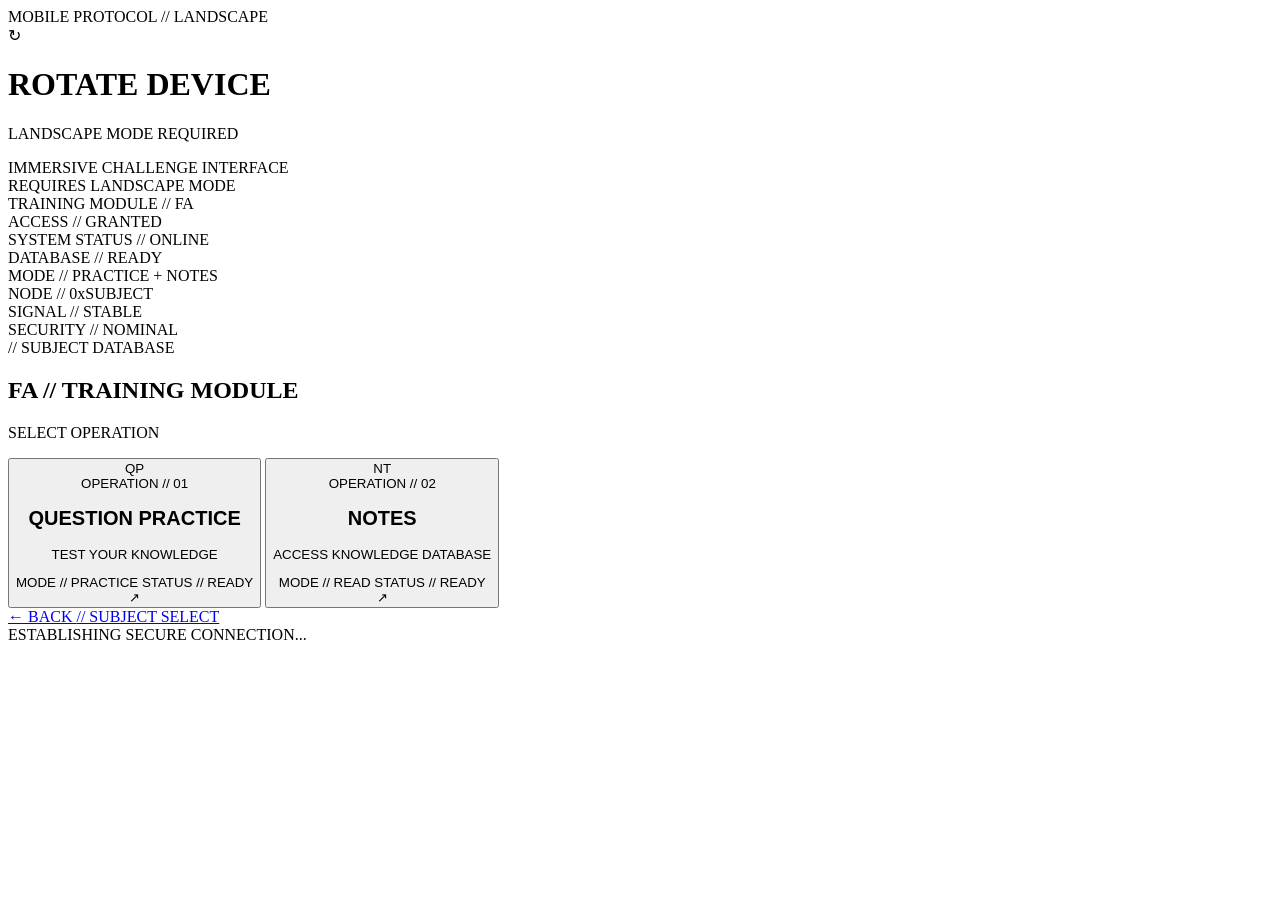
==== fa.html @ 82363553 "Add files via upload" ====
<!doctype html>
<html lang="en">
<head>
  <meta charset="utf-8">
  <meta name="viewport" content="width=device-width, initial-scale=1, viewport-fit=cover">
  <meta name="theme-color" content="#05070c">
  <title>CYBER//CHALLENGE — FA // Training Module</title>
  <link rel="preconnect" href="https://fonts.googleapis.com">
  <link rel="preconnect" href="https://fonts.gstatic.com" crossorigin>
  <link href="https://fonts.googleapis.com/css2?family=Orbitron:wght@500;600;700;800;900&family=Rajdhani:wght@500;600;700&family=Share+Tech+Mono&display=swap" rel="stylesheet">
  <link rel="stylesheet" href="assets/css/cyberpunk.css">
</head>
<body class="app-shell">
  <div id="orientation-layer" class="orientation-layer" aria-hidden="true">
    <div class="orientation-card">
      <div class="hud-label">MOBILE PROTOCOL // LANDSCAPE</div>
      <div class="device-glyph" aria-hidden="true"><div class="device-body"><div class="device-screen"></div></div><div class="rotate-arrow">↻</div></div>
      <h1 data-glitch="ROTATE DEVICE">ROTATE DEVICE</h1>
      <p>LANDSCAPE MODE REQUIRED</p>
      <span>IMMERSIVE CHALLENGE INTERFACE<br>REQUIRES LANDSCAPE MODE</span>
    </div>
  </div>

  <div class="cyber-backdrop"></div><div class="scanlines"></div><div class="noise-layer"></div>
  <div class="hud-deco deco-top-left">TRAINING MODULE // FA<br><span>ACCESS // GRANTED</span></div>
  <div class="hud-deco deco-top-right">SYSTEM STATUS // ONLINE<br><span>DATABASE // READY</span></div>
  <div class="hud-deco deco-bottom-left">MODE // PRACTICE + NOTES<br><span>NODE // 0xSUBJECT</span></div>
  <div class="hud-deco deco-bottom-right">SIGNAL // STABLE<br><span>SECURITY // NOMINAL</span></div>

  <main class="screen page-screen">
    <section class="content-wrap narrow">
      <header class="page-heading">
        <div class="panel-kicker">// SUBJECT DATABASE</div>
        <h1 id="subject-title" class="glitch-title lg" data-glitch="FA // TRAINING MODULE">FA // TRAINING MODULE</h1>
        <p>SELECT OPERATION</p>
      </header>

      <section class="resource-grid">
        <button class="resource-card interactive-panel" data-resource="practice" type="button">
          <div class="resource-icon">QP</div>
          <div>
            <span class="resource-label">OPERATION // 01</span>
            <h2>QUESTION PRACTICE</h2>
            <p>TEST YOUR KNOWLEDGE</p>
            <div class="resource-meta">MODE // PRACTICE <span>STATUS // READY</span></div>
          </div>
          <span class="resource-arrow">↗</span>
        </button>

        <button class="resource-card interactive-panel" data-resource="notes" type="button">
          <div class="resource-icon">NT</div>
          <div>
            <span class="resource-label">OPERATION // 02</span>
            <h2>NOTES</h2>
            <p>ACCESS KNOWLEDGE DATABASE</p>
            <div class="resource-meta">MODE // READ <span>STATUS // READY</span></div>
          </div>
          <span class="resource-arrow">↗</span>
        </button>
      </section>

      <div class="page-actions">
        <a href="selection.html" class="hud-link">← BACK <span>// SUBJECT SELECT</span></a>
      </div>
    </section>
  </main>

  <div id="resource-transition" class="transition-overlay" aria-hidden="true">
    <div class="transition-lines"></div>
    <div id="resource-transition-text" class="transition-text">ESTABLISHING SECURE CONNECTION...</div>
  </div>

  <script>
    window.CURRENT_SUBJECT = "FA";
  </script>
  <script src="assets/js/effects.js"></script>
  <script src="assets/js/config.js"></script>
  <script src="assets/js/page.js"></script>
</body>
</html>
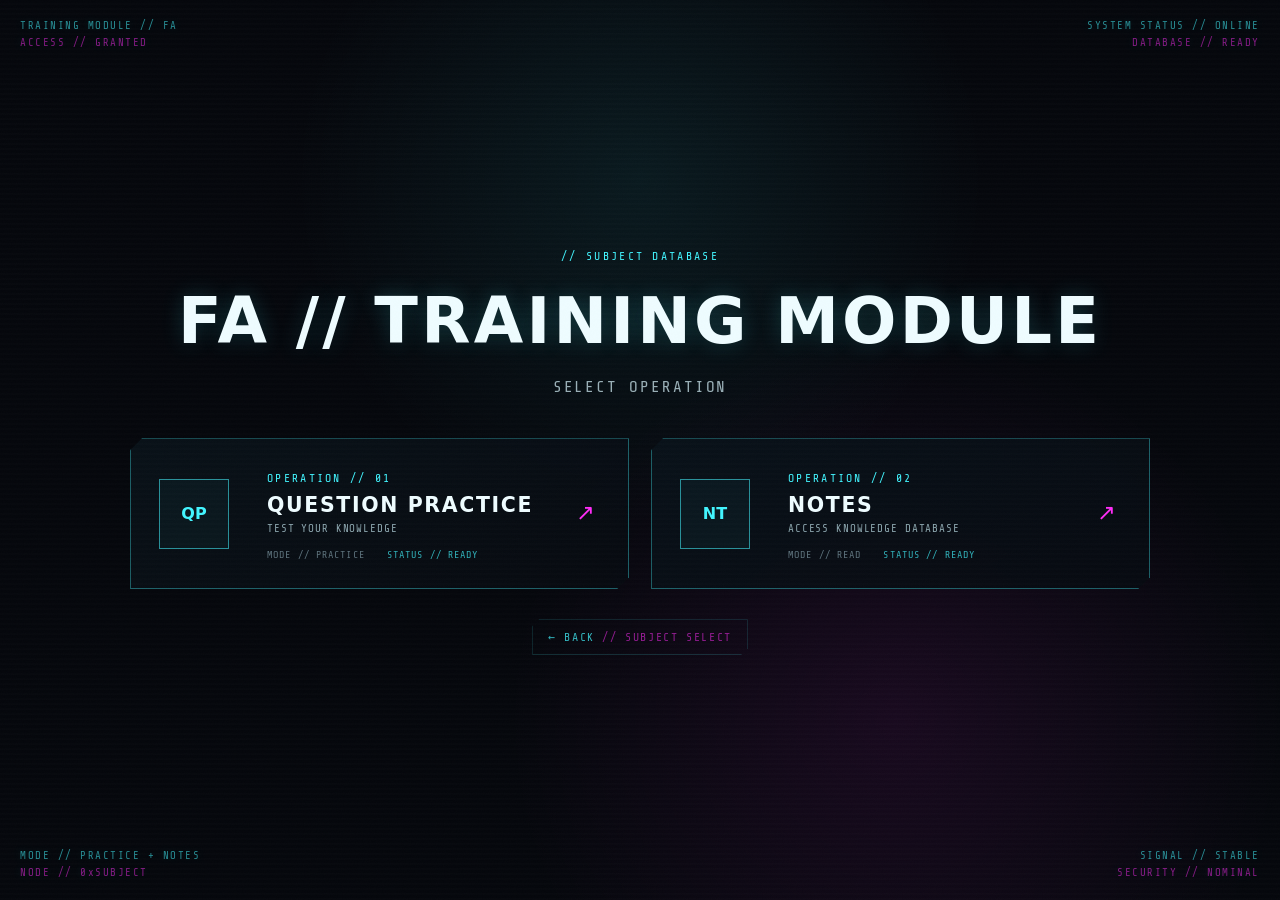
==== commit 1099dc6d: "Add files via upload" ====
--- a/fa.html
+++ b/fa.html
@@ -8,7 +8,7 @@
   <link rel="preconnect" href="https://fonts.googleapis.com">
   <link rel="preconnect" href="https://fonts.gstatic.com" crossorigin>
   <link href="https://fonts.googleapis.com/css2?family=Orbitron:wght@500;600;700;800;900&family=Rajdhani:wght@500;600;700&family=Share+Tech+Mono&display=swap" rel="stylesheet">
-  <link rel="stylesheet" href="assets/css/cyberpunk.css">
+  <link rel="stylesheet" href="cyberpunk.css">
 </head>
 <body class="app-shell">
   <div id="orientation-layer" class="orientation-layer" aria-hidden="true">
@@ -73,8 +73,8 @@
   <script>
     window.CURRENT_SUBJECT = "FA";
   </script>
-  <script src="assets/js/effects.js"></script>
-  <script src="assets/js/config.js"></script>
-  <script src="assets/js/page.js"></script>
+  <script src="effects.js"></script>
+  <script src="config.js"></script>
+  <script src="page.js"></script>
 </body>
 </html>
--- a/cyberpunk.css
+++ b/cyberpunk.css
@@ -0,0 +1,182 @@
+:root{
+  --bg:#05070c;
+  --panel:#080c14;
+  --cyan:#42f5ff;
+  --cyan-dim:#1bb8c7;
+  --magenta:#ff2cf7;
+  --magenta-dim:#9b1e9b;
+  --white:#eefcff;
+  --muted:#7e9aa5;
+  --grid:rgba(66,245,255,.11);
+  --border:rgba(66,245,255,.52);
+  --danger:#ff1738;
+  --red-dark:#25060b;
+  --mono:"Share Tech Mono",ui-monospace,monospace;
+  --display:"Orbitron",system-ui,sans-serif;
+  --body:"Rajdhani",system-ui,sans-serif;
+}
+*{box-sizing:border-box}
+html,body{margin:0;min-height:100%;background:var(--bg);color:var(--white)}
+body{font-family:var(--body);overflow-x:hidden}
+a{color:inherit;text-decoration:none}
+button{font:inherit}
+button,a{outline-offset:5px}
+button:focus-visible,a:focus-visible{outline:1px solid var(--cyan);box-shadow:0 0 0 3px rgba(66,245,255,.13)}
+.app-shell{min-height:100svh;background:
+ radial-gradient(circle at 50% 20%, rgba(66,245,255,.08), transparent 36%),
+ radial-gradient(circle at 70% 80%, rgba(255,44,247,.08), transparent 34%),
+ #05070c}
+.screen{position:relative;min-height:100svh;width:100%;isolation:isolate}
+.hidden{display:none!important}
+.cyber-backdrop,.game-red-bg{position:fixed;inset:0;z-index:-3;overflow:hidden;background:
+ linear-gradient(rgba(66,245,255,.035) 1px,transparent 1px),
+ linear-gradient(90deg,rgba(66,245,255,.035) 1px,transparent 1px),
+ radial-gradient(circle at center, transparent 0 44%, rgba(0,0,0,.45) 100%);
+ background-size:44px 44px,44px 44px,100% 100%;
+ transform:perspective(900px) rotateX(2deg) scale(1.04);
+ animation:grid-drift 18s linear infinite}
+.cyber-backdrop:before{content:"";position:absolute;inset:-30%;
+ background:
+  radial-gradient(circle at 25% 30%, rgba(66,245,255,.14) 0 1px,transparent 2px),
+  radial-gradient(circle at 70% 60%, rgba(255,44,247,.1) 0 1px,transparent 2px);
+ background-size:90px 90px,110px 110px;
+ animation:particle-drift 20s linear infinite;
+ opacity:.55}
+.game-red-bg{background:
+ linear-gradient(rgba(255,23,56,.055) 1px,transparent 1px),
+ linear-gradient(90deg,rgba(255,23,56,.055) 1px,transparent 1px),
+ radial-gradient(circle at 50% 50%,rgba(132,10,30,.18),transparent 55%),
+ #070204;
+ background-size:46px 46px,46px 46px,100% 100%}
+.scanlines{position:fixed;inset:0;z-index:30;pointer-events:none;background:repeating-linear-gradient(to bottom,transparent 0 3px,rgba(255,255,255,.035) 4px,transparent 5px);mix-blend-mode:screen;opacity:.42}
+.noise-layer{position:fixed;inset:-50%;z-index:31;pointer-events:none;background-image:url("data:image/svg+xml,%3Csvg xmlns='http://www.w3.org/2000/svg' width='140' height='140' viewBox='0 0 140 140'%3E%3Cfilter id='n'%3E%3CfeTurbulence type='fractalNoise' baseFrequency='.85' numOctaves='2' stitchTiles='stitch'/%3E%3C/filter%3E%3Crect width='100%25' height='100%25' filter='url(%23n)' opacity='.16'/%3E%3C/svg%3E");opacity:.11;animation:noise-shift .22s steps(2) infinite}
+.hud-deco{position:fixed;z-index:12;font-family:var(--mono);font-size:.67rem;letter-spacing:.14em;line-height:1.6;color:rgba(66,245,255,.55);text-shadow:0 0 10px rgba(66,245,255,.15);pointer-events:none}
+.hud-deco span{color:rgba(255,44,247,.5)}
+.deco-top-left{top:18px;left:20px}
+.deco-top-right{top:18px;right:20px;text-align:right}
+.deco-bottom-left{bottom:18px;left:20px}
+.deco-bottom-right{bottom:18px;right:20px;text-align:right}
+.hud-frame{position:relative;border:1px solid rgba(66,245,255,.35);box-shadow:0 0 0 1px rgba(255,44,247,.05) inset,0 0 60px rgba(66,245,255,.05),0 0 0 14px rgba(66,245,255,.012);clip-path:polygon(0 18px,18px 0,calc(100% - 18px) 0,100% 18px,100% calc(100% - 18px),calc(100% - 18px) 100%,18px 100%,0 calc(100% - 18px))}
+.hud-frame:before,.hud-frame:after{content:"";position:absolute;pointer-events:none}
+.hud-frame:before{left:18px;right:18px;top:-1px;height:1px;background:linear-gradient(90deg,transparent,var(--cyan),transparent);opacity:.6}
+.hud-frame:after{inset:10px;border:1px solid rgba(66,245,255,.05)}
+.content-wrap{width:min(1180px,calc(100% - 48px));margin:auto;padding:clamp(90px,9vw,130px) 0 110px}
+.content-wrap.narrow{width:min(1020px,calc(100% - 48px))}
+.page-screen{display:flex;align-items:center;justify-content:center}
+.hero-panel{width:min(1080px,calc(100% - 48px));margin:auto;padding:clamp(30px,5vw,78px);text-align:center;background:linear-gradient(180deg,rgba(10,17,25,.82),rgba(5,7,12,.66));backdrop-filter:blur(6px)}
+.panel-kicker,.hud-label,.resource-label{font-family:var(--mono);font-size:.72rem;letter-spacing:.2em;color:var(--cyan);text-transform:uppercase}
+.glitch-title{position:relative;margin:.4em 0;font-family:var(--display);font-weight:800;letter-spacing:.05em;text-transform:uppercase;text-shadow:0 0 22px rgba(66,245,255,.18)}
+.glitch-title.xl{font-size:clamp(2.2rem,6.6vw,6.9rem);line-height:.98;max-width:1000px;margin-inline:auto}
+.glitch-title.lg{font-size:clamp(2.25rem,5vw,5.1rem);line-height:1}
+.glitch-title::before,.glitch-title::after,.gameover-you::before,.gameover-you::after,.gameover-big::before,.gameover-big::after{content:attr(data-glitch);position:absolute;inset:0;pointer-events:none;opacity:0}
+.glitch-title::before,.gameover-you::before{color:var(--magenta);transform:translate(2px,-1px);clip-path:inset(10% 0 56% 0)}
+.glitch-title::after,.gameover-big::after{color:var(--cyan);transform:translate(-2px,1px);clip-path:inset(54% 0 9% 0)}
+.glitch-pulse{animation:glitch-pulse .22s steps(2) 2}
+.glitch-pulse::before{opacity:.85;animation:glitch-cut .13s steps(2) infinite}
+.glitch-pulse::after{opacity:.8;animation:glitch-cut 0.17s reverse steps(2) infinite}
+.hero-sub,.page-heading p{font-family:var(--mono);letter-spacing:.12em;color:#9ab0b7}
+.signal-line{width:min(520px,70%);height:1px;margin:30px auto;background:linear-gradient(90deg,transparent,var(--cyan) 22%,var(--magenta) 72%,transparent);box-shadow:0 0 14px rgba(66,245,255,.45)}
+.major-actions{display:grid;grid-template-columns:repeat(2,minmax(0,260px));justify-content:center;gap:18px;margin-top:28px}
+.cyber-btn{position:relative;display:flex;flex-direction:column;justify-content:center;align-items:center;gap:6px;min-height:110px;padding:18px 24px;border:1px solid var(--border);color:var(--white);background:linear-gradient(180deg,rgba(17,31,41,.9),rgba(8,12,18,.95));cursor:pointer;text-transform:uppercase;clip-path:polygon(10px 0,100% 0,100% calc(100% - 10px),calc(100% - 10px) 100%,0 100%,0 10px);box-shadow:0 0 0 1px rgba(255,44,247,.04) inset,0 0 22px rgba(66,245,255,.06);transition:transform .15s ease,border-color .15s ease,box-shadow .15s ease}
+.cyber-btn:hover{transform:translateY(-3px) skewX(-.5deg);border-color:var(--cyan);box-shadow:0 0 28px rgba(66,245,255,.16),0 0 55px rgba(255,44,247,.06);background:linear-gradient(180deg,rgba(17,42,53,.95),rgba(7,11,17,.98))}
+.primary-btn:hover{border-color:var(--magenta)}
+.danger-edge{border-color:rgba(255,23,56,.6)}
+.danger-edge:hover{border-color:var(--danger);box-shadow:0 0 26px rgba(255,23,56,.18)}
+.btn-id,.btn-meta{font-family:var(--mono);font-size:.66rem;letter-spacing:.15em;color:var(--muted)}
+.btn-main{font-family:var(--display);font-weight:800;font-size:1.35rem;letter-spacing:.12em}
+.status-strip{display:flex;justify-content:center;gap:28px;flex-wrap:wrap;margin-top:26px;font-family:var(--mono);font-size:.62rem;color:rgba(126,154,165,.72);letter-spacing:.14em}
+.page-heading{text-align:center;margin-bottom:42px}
+.page-heading p{margin:.8rem 0 0}
+.subject-grid{display:grid;grid-template-columns:repeat(3,1fr);gap:20px}
+.subject-card{position:relative;min-height:360px;padding:26px;background:linear-gradient(160deg,rgba(10,20,28,.94),rgba(7,10,15,.95));border:1px solid rgba(66,245,255,.4);display:flex;flex-direction:column;justify-content:space-between;overflow:hidden;clip-path:polygon(0 18px,18px 0,100% 0,100% calc(100% - 18px),calc(100% - 18px) 100%,0 100%);transition:transform .18s ease,border-color .18s ease,box-shadow .18s ease}
+.subject-card:before{content:"";position:absolute;inset:7px;border:1px solid rgba(66,245,255,.07);pointer-events:none}
+.subject-card:hover{transform:translateY(-7px) rotateX(1deg) rotateY(-1deg);border-color:var(--magenta);box-shadow:0 20px 60px rgba(0,0,0,.4),0 0 40px rgba(255,44,247,.09),inset 0 0 36px rgba(66,245,255,.035)}
+.subject-top,.subject-bottom{display:flex;justify-content:space-between;font-family:var(--mono);font-size:.65rem;letter-spacing:.13em;color:rgba(66,245,255,.62)}
+.subject-bottom{color:rgba(126,154,165,.8)}
+.subject-code{font-family:var(--display);font-size:clamp(4.5rem,8vw,8rem);font-weight:900;letter-spacing:.06em;color:var(--white);text-shadow:4px 0 var(--magenta),-4px 0 var(--cyan);transform:skewX(-5deg)}
+.card-scan{position:absolute;left:0;right:0;top:-20%;height:20%;background:linear-gradient(180deg,transparent,rgba(66,245,255,.12),transparent);animation:card-scan 4s linear infinite}
+.page-actions{display:flex;justify-content:center;margin-top:30px}
+.hud-link{font-family:var(--mono);font-size:.72rem;letter-spacing:.14em;color:rgba(66,245,255,.74);padding:10px 15px;border:1px solid rgba(66,245,255,.15);clip-path:polygon(7px 0,100% 0,100% calc(100% - 7px),calc(100% - 7px) 100%,0 100%,0 7px)}
+.hud-link:hover{border-color:var(--cyan);color:var(--white)}
+.hud-link span{color:rgba(255,44,247,.55)}
+.resource-grid{display:grid;grid-template-columns:repeat(2,1fr);gap:22px}
+.resource-card{position:relative;display:grid;grid-template-columns:88px 1fr 24px;align-items:center;gap:20px;text-align:left;padding:28px;background:linear-gradient(160deg,rgba(9,18,25,.96),rgba(7,10,16,.97));border:1px solid rgba(66,245,255,.35);color:inherit;cursor:pointer;clip-path:polygon(12px 0,100% 0,100% calc(100% - 12px),calc(100% - 12px) 100%,0 100%,0 12px);transition:transform .16s ease,border-color .16s ease,box-shadow .16s ease}
+.resource-card:hover{transform:translateY(-5px) translateX(2px);border-color:var(--magenta);box-shadow:0 16px 40px rgba(0,0,0,.42),0 0 35px rgba(66,245,255,.08)}
+.resource-icon{width:70px;height:70px;display:grid;place-items:center;border:1px solid rgba(66,245,255,.55);font-family:var(--display);font-weight:800;color:var(--cyan);background:rgba(66,245,255,.035)}
+.resource-card h2{font-family:var(--display);font-size:1.28rem;letter-spacing:.08em;margin:.3rem 0}
+.resource-card p{margin:.1rem 0 .9rem;font-family:var(--mono);font-size:.68rem;color:#8ba5ad;letter-spacing:.08em}
+.resource-meta{font-family:var(--mono);font-size:.63rem;letter-spacing:.11em;color:rgba(126,154,165,.72)}
+.resource-meta span{margin-left:16px;color:rgba(66,245,255,.7)}
+.resource-arrow{font-size:1.4rem;color:var(--magenta)}
+.transition-overlay{position:fixed;inset:0;z-index:100;background:rgba(2,4,8,.96);display:grid;place-items:center;opacity:0;visibility:hidden;pointer-events:none}
+.transition-overlay.active{opacity:1;visibility:visible;animation:transition-in .24s steps(2),transition-out .42s .66s forwards}
+.transition-text{font-family:var(--mono);font-size:clamp(.9rem,2vw,1.3rem);letter-spacing:.22em;color:var(--cyan);text-align:center;text-transform:uppercase;text-shadow:0 0 18px currentColor}
+.transition-lines{position:absolute;inset:0;background:repeating-linear-gradient(0deg,transparent 0 7px,rgba(66,245,255,.08) 8px 9px);mix-blend-mode:screen;animation:lines-sweep .55s linear infinite}
+.boot-screen{display:grid;place-items:center;background:#010204}
+.matrix-canvas{position:absolute;inset:0;width:100%;height:100%;opacity:.27}
+.boot-console{width:min(900px,calc(100% - 40px));padding:28px 30px;background:rgba(1,5,9,.74);backdrop-filter:blur(4px)}
+.boot-topline{display:flex;justify-content:space-between;font:12px var(--mono);letter-spacing:.16em;color:var(--cyan);padding-bottom:18px;border-bottom:1px solid rgba(66,245,255,.12)}
+.boot-log{min-height:350px;padding:20px 0;display:flex;flex-direction:column;justify-content:flex-end;gap:9px;font:14px/1.55 var(--mono);color:#a6dfe4}
+.boot-log .ok{color:var(--cyan)}
+.boot-log .warn{color:var(--magenta)}
+.boot-progress-wrap{margin-top:12px}
+.progress-track{height:9px;border:1px solid rgba(66,245,255,.22);padding:2px}
+.progress-bar{height:100%;width:0;background:linear-gradient(90deg,var(--cyan),var(--magenta));box-shadow:0 0 18px rgba(66,245,255,.28);transition:width .1s linear}
+.progress-readout{display:flex;justify-content:space-between;margin-top:7px;font:11px var(--mono);color:rgba(126,154,165,.8)}
+.boot-status{margin-top:22px;font:14px var(--mono);letter-spacing:.1em;color:var(--cyan)}
+.boot-grid{height:90px;margin-top:18px;background:
+ linear-gradient(rgba(66,245,255,.12) 1px,transparent 1px),
+ linear-gradient(90deg,rgba(66,245,255,.12) 1px,transparent 1px);
+background-size:22px 22px;mask-image:linear-gradient(to bottom,transparent,#000 25%,#000 70%,transparent)}
+.orientation-layer{display:none;position:fixed;inset:0;z-index:200;background:#04060b;align-items:center;justify-content:center;padding:24px}
+.orientation-layer.active{display:flex}
+.orientation-card{width:min(650px,90vw);text-align:center;border:1px solid rgba(66,245,255,.35);padding:34px;position:relative;clip-path:polygon(14px 0,100% 0,100% calc(100% - 14px),calc(100% - 14px) 100%,0 100%,0 14px);background:linear-gradient(180deg,rgba(8,18,25,.92),rgba(4,7,11,.98));box-shadow:0 0 70px rgba(66,245,255,.06)}
+.orientation-card h1{font:800 clamp(2rem,8vw,4.4rem) var(--display);margin:.7rem 0 .2rem;text-shadow:3px 0 var(--magenta),-3px 0 var(--cyan)}
+.orientation-card p{font:700 1rem var(--mono);letter-spacing:.18em;color:var(--cyan)}
+.orientation-card>span{font:11px/1.6 var(--mono);color:#819aa2}
+.device-glyph{height:140px;display:grid;place-items:center;position:relative}
+.device-body{width:74px;height:124px;border:2px solid var(--cyan);border-radius:12px;box-shadow:0 0 22px rgba(66,245,255,.18);animation:device-rotate 2.3s ease-in-out infinite}
+.device-screen{margin:10px;width:calc(100% - 20px);height:calc(100% - 20px);border:1px solid rgba(255,44,247,.4);background:repeating-linear-gradient(0deg,rgba(66,245,255,.08) 0 1px,transparent 1px 4px)}
+.rotate-arrow{position:absolute;font-size:4rem;color:var(--magenta);animation:arrow-spin 2.3s ease-in-out infinite}
+.gameover-panel{width:min(1000px,calc(100% - 48px));padding:clamp(32px,6vw,74px);text-align:center;background:rgba(20,2,6,.74);backdrop-filter:blur(5px);border-color:rgba(255,23,56,.38);box-shadow:0 0 60px rgba(255,23,56,.06)}
+.gameover-you{position:relative;font:800 clamp(2.6rem,7vw,7rem)/1 var(--display);margin:.2em 0;color:#ffced6;text-shadow:3px 0 #8d0019,-3px 0 #ff7a8e}
+.gameover-big{position:relative;font:900 clamp(4rem,12vw,11rem)/.88 var(--display);margin:.05em 0 .24em;color:#fff2f4;letter-spacing:.03em;text-shadow:8px 0 #770014,-8px 0 #ff1e45}
+.gameover-big::before{color:#ff1e45;opacity:.7;transform:translate(5px,-2px);clip-path:inset(35% 0 48% 0)}
+.gameover-you::after{color:#7e0018;opacity:.7;transform:translate(-4px,2px);clip-path:inset(12% 0 64% 0)}
+.failure-copy{font:13px var(--mono);letter-spacing:.2em;color:#ff7384}
+.failure-stack{display:flex;justify-content:center;gap:18px;flex-wrap:wrap;font:12px var(--mono);color:#ff667a;letter-spacing:.14em;margin:18px 0 28px}
+.restart-btn{width:min(280px,100%);margin-inline:auto}
+.game-over-mode{background:#060103}
+@keyframes grid-drift{to{background-position:44px 22px,44px 22px,0 0}}
+@keyframes particle-drift{to{transform:translate3d(4%,2%,0)}}
+@keyframes noise-shift{to{transform:translate(2%,1%)}}
+@keyframes card-scan{0%{top:-20%}100%{top:120%}}
+@keyframes glitch-pulse{0%,100%{transform:translate(0)}35%{transform:translate(-2px,1px)}70%{transform:translate(2px,-1px)}}
+@keyframes glitch-cut{0%{clip-path:inset(0 0 78% 0)}30%{clip-path:inset(21% 0 43% 0)}60%{clip-path:inset(69% 0 10% 0)}100%{clip-path:inset(44% 0 33% 0)}}
+@keyframes lines-sweep{from{transform:translateY(-12px)}to{transform:translateY(12px)}}
+@keyframes transition-in{from{transform:scaleX(0);opacity:.2}to{transform:scaleX(1);opacity:1}}
+@keyframes transition-out{to{opacity:0;visibility:hidden}}
+@keyframes device-rotate{0%,38%{transform:rotate(0)}54%,100%{transform:rotate(90deg)}}
+@keyframes arrow-spin{0%,38%{transform:rotate(-35deg) scale(.9)}54%,100%{transform:rotate(20deg) scale(1.05)}}
+@media (max-width:900px){
+  .subject-grid{grid-template-columns:1fr}
+  .subject-card{min-height:230px}
+  .subject-code{font-size:clamp(4rem,14vw,6.5rem)}
+  .resource-grid{grid-template-columns:1fr}
+  .hero-panel{padding:34px 22px}
+}
+@media (max-width:680px){
+  .major-actions{grid-template-columns:1fr;max-width:310px;margin-inline:auto}
+  .hud-deco{font-size:.54rem}
+  .deco-bottom-left,.deco-bottom-right{display:none}
+  .content-wrap{width:min(100% - 28px,1180px);padding-top:84px}
+  .content-wrap.narrow{width:min(100% - 28px,1020px)}
+  .resource-card{grid-template-columns:66px 1fr 18px;padding:20px;gap:13px}
+  .resource-icon{width:54px;height:54px;font-size:.82rem}
+  .resource-card h2{font-size:1rem}
+  .status-strip{gap:12px;font-size:.54rem}
+}
+@media (prefers-reduced-motion:reduce){
+  *,*::before,*::after{animation-duration:.001ms!important;animation-iteration-count:1!important;scroll-behavior:auto!important;transition-duration:.001ms!important}
+  .noise-layer{display:none}
+}
